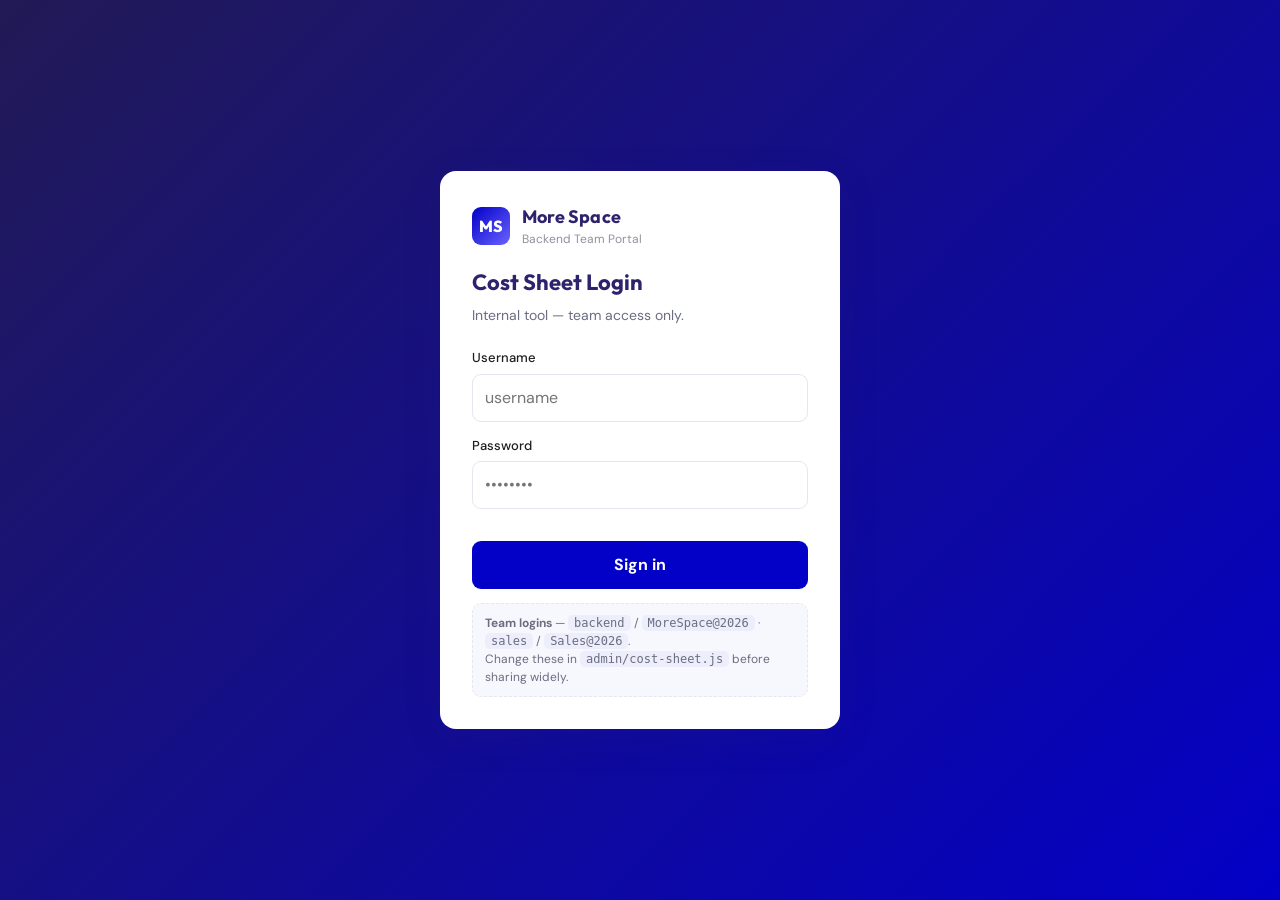
==== admin/index.html @ 8783327f "Move tool to admin/, add two logins, repoint site links - Renamed portal/ -> admin/ so the tool live" ====
<!DOCTYPE html>
<html lang="en">
<head>
  <meta charset="UTF-8" />
  <meta name="viewport" content="width=device-width, initial-scale=1.0" />
  <meta name="robots" content="noindex, nofollow" />
  <title>More Space — Cost Sheet Portal</title>
  <link rel="preconnect" href="https://fonts.googleapis.com" />
  <link rel="preconnect" href="https://fonts.gstatic.com" crossorigin />
  <link href="https://fonts.googleapis.com/css2?family=DM+Sans:wght@400;500;700&family=Outfit:wght@500;600;700;800&display=swap" rel="stylesheet" />
  <style>
    :root{
      --indigo:#2D236D; --blue:#0300C7; --charcoal:#1D1E20; --green:#009100;
      --line:#e6e7ee; --muted:#6b6d80; --bg:#f4f5fa; --card:#fff;
      --shadow:0 10px 40px rgba(45,35,109,.10);
    }
    *{box-sizing:border-box}
    body{margin:0;background:var(--bg);color:var(--charcoal);font-family:"DM Sans",system-ui,sans-serif;line-height:1.5}
    h1,h2,h3{font-family:"Outfit",sans-serif;margin:0}
    a{color:var(--blue)}
    .wrap{max-width:1240px;margin:0 auto;padding:24px}

    header.topbar{background:var(--indigo);color:#fff}
    .topbar .wrap{display:flex;align-items:center;justify-content:space-between;padding:16px 24px;gap:16px;flex-wrap:wrap}
    .brand{display:flex;align-items:center;gap:12px}
    .brand .logo{width:38px;height:38px;border-radius:9px;background:linear-gradient(135deg,var(--blue),#6a63ff);display:grid;place-items:center;font-family:"Outfit";font-weight:800;color:#fff}
    .brand h1{font-size:18px;letter-spacing:.2px}
    .brand small{display:block;font-family:"DM Sans";font-weight:400;opacity:.75;font-size:12px}
    .who{font-size:13px;opacity:.9;display:flex;align-items:center;gap:12px}
    .who button{background:rgba(255,255,255,.14);border:0;color:#fff;padding:7px 12px;border-radius:8px;cursor:pointer;font:inherit;font-size:13px}
    .who button:hover{background:rgba(255,255,255,.24)}

    .gate{position:fixed;inset:0;background:linear-gradient(135deg,#221a55,#0300C7);display:grid;place-items:center;z-index:50;padding:24px}
    .gate .card{background:#fff;border-radius:16px;box-shadow:var(--shadow);width:100%;max-width:400px;padding:32px}
    .gate h2{font-size:22px;color:var(--indigo)}
    .gate p.sub{color:var(--muted);font-size:14px;margin:6px 0 22px}
    .field{margin-bottom:14px}
    .field label{display:block;font-size:13px;font-weight:500;margin-bottom:6px}
    .field input,.field select{width:100%;padding:11px 12px;border:1px solid var(--line);border-radius:9px;font:inherit;background:#fff}
    .field input:focus,.field select:focus{outline:2px solid rgba(3,0,199,.25);border-color:var(--blue)}
    .checkline{display:flex;align-items:center;gap:8px;font-size:13px;font-weight:500;margin-bottom:6px}
    .checkline input{width:auto}
    .btn{background:var(--blue);color:#fff;border:0;border-radius:9px;padding:12px 16px;font:inherit;font-weight:700;cursor:pointer;width:100%}
    .btn:hover{filter:brightness(1.08)}
    .btn.secondary{background:#eef0fb;color:var(--indigo)}
    .btn.ghost{background:transparent;border:1px solid var(--line);color:var(--charcoal);width:auto}
    .err{color:#c0392b;font-size:13px;min-height:18px;margin-top:4px}
    .hint{font-size:12px;color:var(--muted);background:#f7f8fd;border:1px dashed var(--line);border-radius:9px;padding:10px 12px;margin-top:14px}
    .hint code{background:#eceefb;padding:1px 6px;border-radius:5px;font-size:12px}

    .app{display:none}
    .grid{display:grid;grid-template-columns:minmax(340px,.95fr) minmax(420px,1.2fr);gap:24px;align-items:start}
    @media(max-width:960px){.grid{grid-template-columns:1fr}}
    .panel{background:var(--card);border:1px solid var(--line);border-radius:14px;box-shadow:var(--shadow);padding:22px}
    .panel h2{font-size:16px;color:var(--indigo);margin-bottom:4px}
    .panel .desc{color:var(--muted);font-size:13px;margin-bottom:18px}
    .row{display:grid;grid-template-columns:1fr 1fr;gap:12px}
    .row3{display:grid;grid-template-columns:1fr 1fr 1fr;gap:12px}
    @media(max-width:520px){.row,.row3{grid-template-columns:1fr}}
    fieldset{border:0;padding:0;margin:0 0 6px}
    legend{font-family:"Outfit";font-weight:600;font-size:13px;color:var(--indigo);text-transform:uppercase;letter-spacing:.5px;margin:14px 0 8px;padding-top:12px;border-top:1px solid var(--line);width:100%}
    .actions{display:grid;grid-template-columns:repeat(2,minmax(0,1fr));gap:10px;margin-top:18px}
    .actions .btn{width:100%;display:inline-flex;align-items:center;justify-content:center;gap:6px;white-space:nowrap}
    @media(min-width:560px){.actions{grid-template-columns:repeat(4,minmax(0,1fr))}}

    /* Cost sheet preview */
    .sheet{background:#fff}
    .sheet .sheet-head{border-bottom:2px solid var(--indigo);padding-bottom:12px;margin-bottom:12px}
    .sheet .sheet-head .top{display:flex;justify-content:space-between;align-items:flex-start;gap:16px;flex-wrap:wrap}
    .sheet .sheet-head h3{color:var(--indigo);font-size:20px}
    .sheet .proj{font-family:"Outfit";font-weight:700;color:var(--charcoal);font-size:16px;text-align:right}
    .unitgrid{display:grid;grid-template-columns:repeat(4,1fr);gap:6px 14px;margin-top:12px;font-size:12.5px}
    @media(max-width:520px){.unitgrid{grid-template-columns:repeat(2,1fr)}}
    .unitgrid .u span{color:var(--muted);display:block;font-size:11px;text-transform:uppercase;letter-spacing:.3px}
    .unitgrid .u b{font-weight:600}
    table{width:100%;border-collapse:collapse;font-size:13.5px;margin-top:6px}
    table th{text-align:left;font-family:"Outfit";font-size:11px;text-transform:uppercase;letter-spacing:.4px;color:var(--muted);padding:6px 4px;border-bottom:1px solid var(--line)}
    table th.amt,table td.amt{text-align:right}
    table th.rate,table td.rate{text-align:right;white-space:nowrap}
    table td{padding:8px 4px;border-bottom:1px solid var(--line);vertical-align:top}
    table td.sno{color:var(--muted);width:26px}
    table td.amt,table td.rate{font-variant-numeric:tabular-nums;white-space:nowrap}
    tr.grand td{font-weight:700;background:#f7f8fd}
    tr.section td{font-family:"Outfit";font-weight:600;color:var(--indigo);font-size:11px;text-transform:uppercase;letter-spacing:.4px;padding-top:14px;border-bottom:0}
    tr.net td{font-family:"Outfit";font-weight:800;font-size:16px;color:var(--green);border-top:2px solid var(--indigo);border-bottom:0;padding-top:12px}
    .allin{margin-top:8px;font-size:13px;color:var(--muted);text-align:right}
    .stamp{margin-top:16px;font-size:11px;color:var(--muted);line-height:1.6;border-top:1px dashed var(--line);padding-top:12px}
    .stamp b{color:var(--charcoal)}

    /* Letterhead (logo + website) */
    .letterhead{display:flex;justify-content:space-between;align-items:flex-start;gap:16px;flex-wrap:wrap}
    .lh-brand{display:flex;flex-direction:column;gap:4px}
    .lh-logo{height:46px;width:auto;object-fit:contain}
    .lh-logo.bad{display:none}
    .lh-word{display:none;font-family:"Outfit";font-weight:700;font-size:22px;color:var(--indigo);letter-spacing:-.3px}
    .lh-word b{color:var(--blue)}
    .lh-logo.bad ~ .lh-word{display:inline-block}
    .lh-web{font-size:12px}
    .lh-web a{color:var(--blue);text-decoration:none}
    .lh-doc{text-align:right}
    .lh-doc h3{color:var(--indigo);font-size:20px}
    .lh-doc .muted{color:var(--muted);font-size:12px}
    .sheet-foot{margin-top:14px;border-top:2px solid var(--indigo);padding-top:8px;font-size:11px;color:var(--muted);display:flex;justify-content:space-between;gap:12px;flex-wrap:wrap}
    .sheet-foot b{color:var(--charcoal)}

    /* A4 print */
    @page{size:A4;margin:12mm}
    @media print{
      html,body{background:#fff}
      header.topbar,.panel.form,.actions,.no-print{display:none!important}
      .wrap{max-width:none;padding:0;margin:0}
      .grid{display:block}
      .panel{box-shadow:none;border:0;padding:0}
      .app{display:block!important}
      .sheet{font-size:10.5px;color:#000}
      .sheet .lh-doc h3{font-size:18px}
      .lh-logo{height:52px}
      table td,table th{padding:5.5px 4px}
      tr.net td{font-size:15px}
      .stamp{margin-top:10px}
      .sheet-foot{margin-top:10px}
      /* avoid breaking the schedule across pages */
      table,tr,.sheet-head,.sheet-foot{break-inside:avoid}
    }
  </style>
</head>
<body>

  <!-- ================= LOGIN GATE ================= -->
  <div class="gate" id="gate">
    <div class="card">
      <div class="brand" style="margin-bottom:18px">
        <div class="logo">MS</div>
        <div><h1 style="color:var(--indigo);font-size:18px">More Space</h1>
        <small style="color:var(--muted)">Backend Team Portal</small></div>
      </div>
      <h2>Cost Sheet Login</h2>
      <p class="sub">Internal tool — team access only.</p>
      <form id="loginForm">
        <div class="field"><label for="u">Username</label><input id="u" autocomplete="username" placeholder="username" required /></div>
        <div class="field"><label for="p">Password</label><input id="p" type="password" autocomplete="current-password" placeholder="••••••••" required /></div>
        <div class="err" id="loginErr"></div>
        <button class="btn" type="submit">Sign in</button>
      </form>
      <div class="hint">
        <b>Team logins</b> — <code>backend</code> / <code>MoreSpace@2026</code> · <code>sales</code> / <code>Sales@2026</code>.<br>
        Change these in <code>admin/cost-sheet.js</code> before sharing widely.
      </div>
    </div>
  </div>

  <!-- ================= APP ================= -->
  <header class="topbar no-print">
    <div class="wrap">
      <div class="brand">
        <div class="logo">MS</div>
        <div><h1>More Space — Cost Sheet</h1><small>Backend Team Portal</small></div>
      </div>
      <div class="who"><span id="whoLabel"></span><button id="logoutBtn" type="button">Log out</button></div>
    </div>
  </header>

  <main class="wrap app" id="app">
    <div class="grid">
      <!-- ---------- FORM ---------- -->
      <section class="panel form">
        <h2>Generate a cost sheet</h2>
        <p class="desc">Format & default rates follow the team reference sheet. Pick a project to auto-fill the basic rate — everything stays editable.</p>

        <fieldset>
          <legend>Project & customer</legend>
          <div class="field"><label for="project">Project</label><select id="project"></select></div>
          <div class="row">
            <div class="field"><label for="customer">Customer name</label><input id="customer" placeholder="e.g. Mr. Rao" /></div>
            <div class="field"><label for="coapplicant">Co-applicant</label><input id="coapplicant" placeholder="optional" /></div>
          </div>
        </fieldset>

        <fieldset>
          <legend>Unit</legend>
          <div class="row3">
            <div class="field"><label for="tower">Tower</label><input id="tower" placeholder="F" /></div>
            <div class="field"><label for="apartment">Apartment no.</label><input id="apartment" placeholder="404" /></div>
            <div class="field"><label for="floor">Floor</label><input id="floor" inputmode="decimal" value="40" /></div>
          </div>
          <div class="row">
            <div class="field"><label for="facing">Facing</label>
              <select id="facing"><option>West</option><option>East</option><option>North</option><option>South</option><option>North-East</option><option>North-West</option><option>South-East</option><option>South-West</option></select>
            </div>
            <div class="field"><label for="sba">Saleable area (sq ft)</label><input id="sba" inputmode="decimal" value="2320" /></div>
          </div>
          <label class="checkline"><input type="checkbox" id="cornerFlat" checked /> Corner flat</label>
          <label class="checkline"><input type="checkbox" id="viewPremium" /> View premium</label>
        </fieldset>

        <fieldset>
          <legend>Price & charges (₹/sq ft)</legend>
          <div class="row">
            <div class="field"><label for="basicRate">Basic price /sq ft</label><input id="basicRate" inputmode="decimal" value="6800" /></div>
            <div class="field"><label for="floorRiseRate">Floor rise /sq ft/floor</label><input id="floorRiseRate" inputmode="decimal" value="20" /></div>
          </div>
          <div class="row3">
            <div class="field"><label for="floorRiseFrom">Floor rise from floor</label><input id="floorRiseFrom" inputmode="decimal" value="6" /></div>
            <div class="field"><label for="eastRate">East facing /sq ft</label><input id="eastRate" inputmode="decimal" value="50" /></div>
            <div class="field"><label for="cornerRate">Corner /sq ft</label><input id="cornerRate" inputmode="decimal" value="50" /></div>
          </div>
          <div class="field"><label for="viewRate">View premium /sq ft</label><input id="viewRate" inputmode="decimal" value="50" /></div>
        </fieldset>

        <fieldset>
          <legend>Parking, amenities & legal</legend>
          <div class="row">
            <div class="field"><label for="extraParking">Extra car parks (1 free)</label><input id="extraParking" inputmode="decimal" value="1" /></div>
            <div class="field"><label for="parkingRate">Rate / extra park</label><input id="parkingRate" inputmode="decimal" value="300000" /></div>
          </div>
          <label class="checkline"><input type="checkbox" id="amenitiesOn" /> Charge amenities</label>
          <div class="row">
            <div class="field"><label for="amenitiesRate">Amenities /sq ft</label><input id="amenitiesRate" inputmode="decimal" value="350" /></div>
            <div class="field"><label for="legalDoc">Legal & Documentation</label><input id="legalDoc" inputmode="decimal" value="30000" /></div>
          </div>
          <label class="checkline"><input type="checkbox" id="clubhouseOn" /> Charge clubhouse</label>
          <div class="field"><label for="clubhouse">Club house amenities</label><input id="clubhouse" inputmode="decimal" value="300000" /></div>
        </fieldset>

        <fieldset>
          <legend>Possession-time charges</legend>
          <div class="row">
            <div class="field"><label for="wegiRate">W.E.G.I /sq ft</label><input id="wegiRate" inputmode="decimal" value="150" /></div>
            <div class="field"><label for="corpusRate">Corpus fund /sq ft</label><input id="corpusRate" inputmode="decimal" value="50" /></div>
          </div>
          <div class="row3">
            <div class="field"><label for="maintMonths">Maintenance months</label><input id="maintMonths" inputmode="decimal" value="24" /></div>
            <div class="field"><label for="maintPerMonth">Maint /sq ft/month</label><input id="maintPerMonth" inputmode="decimal" value="4" /></div>
            <div class="field"><label for="amcGstPct">GST on AMC %</label><input id="amcGstPct" inputmode="decimal" value="18" /></div>
          </div>
        </fieldset>

        <div class="actions">
          <button class="btn" id="genBtn" type="button">Generate</button>
          <button class="btn secondary" id="printBtn" type="button">Print / PDF</button>
          <button class="btn ghost" id="csvBtn" type="button">Export CSV</button>
          <button class="btn ghost" id="resetBtn" type="button">Reset</button>
        </div>
      </section>

      <!-- ---------- PREVIEW ---------- -->
      <section class="panel">
        <div class="sheet" id="sheet"></div>
      </section>
    </div>
  </main>

  <script src="cost-sheet.js"></script>
  <script>
    const $ = id => document.getElementById(id);
    const SS_KEY = "ms_portal_session";

    function showApp(session){
      $("gate").style.display = "none";
      $("app").style.display = "block";
      $("whoLabel").textContent = session.name + " · " + session.role;
      initApp();
    }
    (function restore(){
      try{ const s = JSON.parse(sessionStorage.getItem(SS_KEY)||"null"); if(s&&s.user) showApp(s); }catch(e){}
    })();

    $("loginForm").addEventListener("submit", async e => {
      e.preventDefault(); $("loginErr").textContent = "";
      const session = await verifyLogin($("u").value, $("p").value);
      if(!session){ $("loginErr").textContent = "Invalid username or password."; return; }
      try{ sessionStorage.setItem(SS_KEY, JSON.stringify(session)); }catch(e){}
      showApp(session);
    });
    $("logoutBtn").addEventListener("click", () => { try{ sessionStorage.removeItem(SS_KEY); }catch(e){} location.reload(); });

    let appReady = false;
    function readInputs(){
      const ids = ["customer","coapplicant","tower","apartment","floor","facing","sba",
        "basicRate","floorRiseRate","floorRiseFrom","eastRate","cornerRate","viewRate",
        "extraParking","parkingRate","amenitiesRate","legalDoc","clubhouse",
        "wegiRate","corpusRate","maintMonths","maintPerMonth","amcGstPct"];
      const o = {}; ids.forEach(k => o[k] = $(k).value);
      ["cornerFlat","viewPremium","amenitiesOn","clubhouseOn"].forEach(k => o[k] = $(k).checked);
      return o;
    }
    function currentProject(){ return CATALOGUE[$("project").selectedIndex] || CATALOGUE[0]; }
    function escapeHtml(s){return String(s).replace(/[&<>"]/g,c=>({"&":"&amp;","<":"&lt;",">":"&gt;",'"':"&quot;"}[c]));}

    function render(){
      const i = readInputs(); const p = currentProject(); const cs = computeCostSheet(i);
      const today = new Date().toLocaleDateString("en-IN",{day:"2-digit",month:"short",year:"numeric"});
      const rate = r => r === null ? "" : inr(r);
      const mainHtml = cs.mainRows.map(r =>
        `<tr><td class="sno">${r.sno}</td><td>${escapeHtml(r.label)}</td><td class="rate">${rate(r.rate)}</td><td class="amt">${inr(r.amount)}</td></tr>`).join("");
      const possHtml = cs.possessionRows.map(r =>
        `<tr><td class="sno"></td><td>${escapeHtml(r.label)}</td><td class="rate">${rate(r.rate)}</td><td class="amt">${inr(r.amount)}</td></tr>`).join("");
      const u = (label,val) => `<div class="u"><span>${label}</span><b>${val||"—"}</b></div>`;
      $("sheet").innerHTML = `
        <div class="sheet-head">
          <div class="letterhead">
            <div class="lh-brand">
              <img class="lh-logo" src="${BRAND.logo}" alt="${escapeHtml(BRAND.name)} logo" onerror="this.classList.add('bad')">
              <span class="lh-word">more<b>space</b></span>
              <span class="lh-web"><a href="${BRAND.websiteUrl}" target="_blank" rel="noopener">${escapeHtml(BRAND.website)}</a></span>
            </div>
            <div class="lh-doc">
              <h3>Cost Sheet</h3>
              <div class="muted">${today}</div>
              <div class="muted"><b style="color:var(--charcoal)">${escapeHtml(p.name)}</b> · ${escapeHtml(p.loc)}${p.rera&&p.rera!=="—"?" · RERA "+p.rera:""}</div>
            </div>
          </div>
          <div class="unitgrid">
            ${u("Customer", escapeHtml(i.customer))}
            ${u("Co-applicant", escapeHtml(i.coapplicant))}
            ${u("Tower", escapeHtml(i.tower))}
            ${u("Apartment", escapeHtml(i.apartment))}
            ${u("Facing", escapeHtml(i.facing))}
            ${u("Floor", fmt(num(i.floor)))}
            ${u("Corner flat", i.cornerFlat?"Yes":"No")}
            ${u("View premium", i.viewPremium?"Yes":"No")}
            ${u("Saleable area", fmt(cs.sba)+" sq ft")}
          </div>
        </div>
        <table>
          <thead><tr><th class="sno">#</th><th>Particulars</th><th class="rate">Rate (₹)</th><th class="amt">Amount (₹)</th></tr></thead>
          <tbody>
            ${mainHtml}
            <tr class="grand"><td></td><td>Total Sale Consideration of Unit</td><td class="rate"></td><td class="amt">${inr(cs.totalSale)}</td></tr>
            <tr class="section"><td></td><td colspan="3">Payable at possession</td></tr>
            ${possHtml}
            <tr class="net"><td></td><td>Net Total Costing</td><td class="rate"></td><td class="amt">${inr(cs.netTotal)}</td></tr>
          </tbody>
        </table>
        <div class="allin">≈ ${crores(cs.netTotal)} &nbsp;·&nbsp; all-in ₹${fmt(cs.allInRate)}/sq ft</div>
        <div class="stamp">
          <b>Only Corpus & Maintenance are payable at the time of possession.</b><br>
          Registration & GST as per prevailing government value (charged separately, not included above).
          Indicative estimate for internal use — subject to developer confirmation and applicable taxes. Not a price quotation or offer.
        </div>
        <div class="sheet-foot">
          <span><b>${escapeHtml(BRAND.name)}</b> · ${escapeHtml(BRAND.address)}</span>
          <span><a href="${BRAND.websiteUrl}" target="_blank" rel="noopener">${escapeHtml(BRAND.website)}</a> · ${escapeHtml(BRAND.phone)} · ${escapeHtml(BRAND.email)}</span>
        </div>`;
    }

    function initApp(){
      if(appReady) return; appReady = true;
      const sel = $("project");
      sel.innerHTML = CATALOGUE.map(p => `<option>${p.name} — ${p.loc}</option>`).join("");
      // default to MoonGlade (matches the reference sample)
      const mg = CATALOGUE.findIndex(p => /moonglade/i.test(p.name)); if(mg>=0) sel.selectedIndex = mg;
      sel.addEventListener("change", () => { const p = currentProject(); if(p.rate) $("basicRate").value = p.rate; render(); });
      document.querySelectorAll("#app input, #app select").forEach(el => el.addEventListener("input", render));
      $("genBtn").addEventListener("click", render);
      $("printBtn").addEventListener("click", () => window.print());
      $("resetBtn").addEventListener("click", () => location.reload());
      $("csvBtn").addEventListener("click", exportCsv);
      if(currentProject().rate) $("basicRate").value = currentProject().rate;
      render();
    }

    function exportCsv(){
      const i = readInputs(); const p = currentProject(); const cs = computeCostSheet(i);
      const rateCell = r => r === null ? "" : Math.round(r);
      const lines = [["More Space — Cost Sheet"],["Project",p.name],["Location",p.loc],
        ["Customer",i.customer||""],["Co-applicant",i.coapplicant||""],["Tower",i.tower||""],["Apartment",i.apartment||""],
        ["Facing",i.facing||""],["Floor",num(i.floor)],["Corner flat",i.cornerFlat?"Yes":"No"],["View premium",i.viewPremium?"Yes":"No"],
        ["Saleable area (sq ft)",cs.sba],[""],
        ["S.No","Particulars","Rate (INR)","Amount (INR)"]];
      cs.mainRows.forEach(r => lines.push([r.sno, r.label, rateCell(r.rate), Math.round(r.amount)]));
      lines.push(["","Total Sale Consideration of Unit","",Math.round(cs.totalSale)]);
      lines.push([""],["Payable at possession"]);
      cs.possessionRows.forEach(r => lines.push(["", r.label, rateCell(r.rate), Math.round(r.amount)]));
      lines.push(["","Net Total Costing","",Math.round(cs.netTotal)]);
      lines.push(["","All-in rate (/sq ft)","",Math.round(cs.allInRate)]);
      const csv = lines.map(r => r.map(c => `"${String(c).replace(/"/g,'""')}"`).join(",")).join("\n");
      const blob = new Blob([csv],{type:"text/csv"});
      const a = document.createElement("a");
      a.href = URL.createObjectURL(blob);
      a.download = `cost-sheet_${p.name.replace(/\s+/g,"-").toLowerCase()}.csv`;
      document.body.appendChild(a); a.click(); a.remove();
    }
  </script>
</body>
</html>
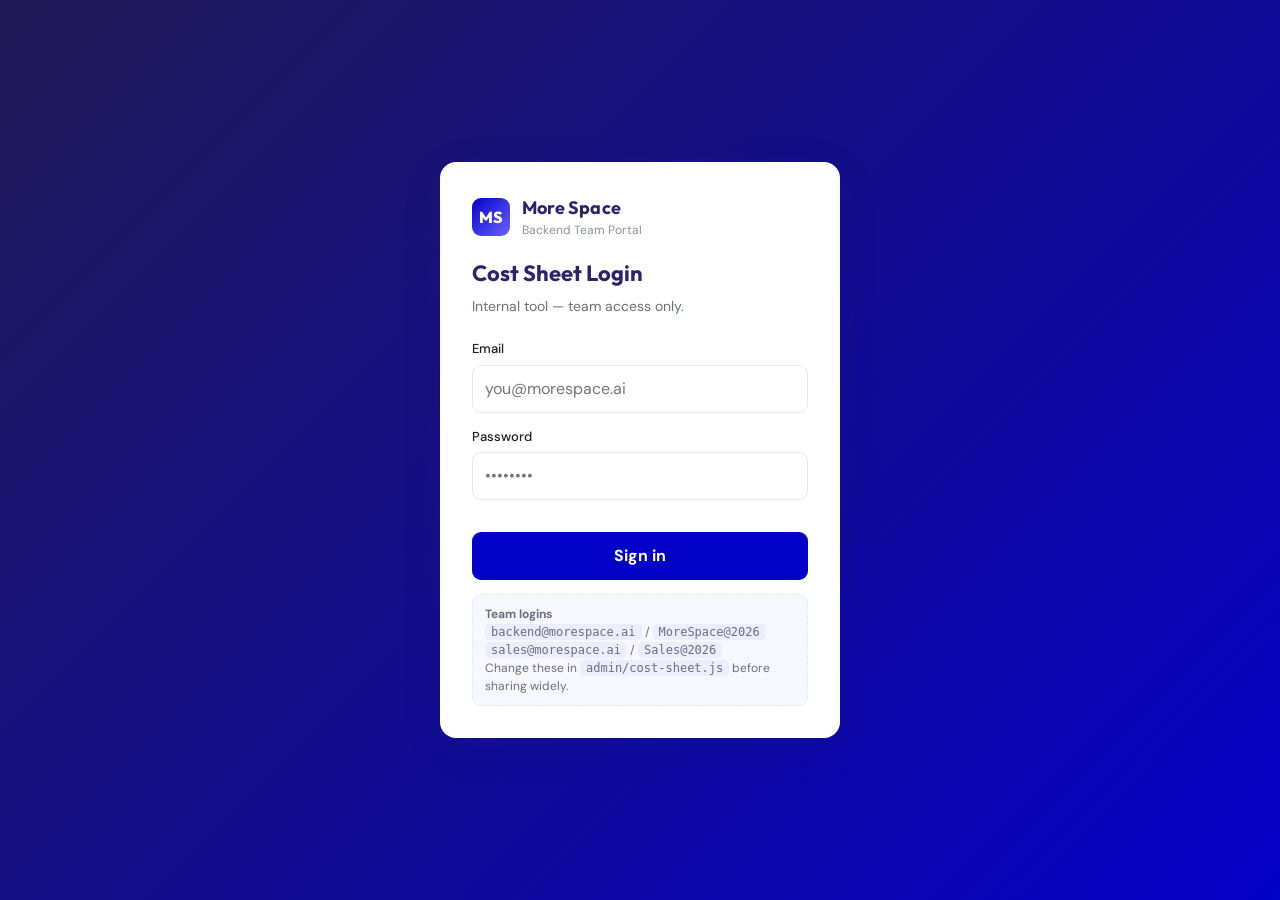
==== commit cbb09b47: "Switch admin login to email + password - Login field is now Email (type=email); accounts keyed by em" ====
--- a/admin/index.html
+++ b/admin/index.html
@@ -137,13 +137,15 @@
       <h2>Cost Sheet Login</h2>
       <p class="sub">Internal tool — team access only.</p>
       <form id="loginForm">
-        <div class="field"><label for="u">Username</label><input id="u" autocomplete="username" placeholder="username" required /></div>
+        <div class="field"><label for="u">Email</label><input id="u" type="email" autocomplete="username" placeholder="you@morespace.ai" required /></div>
         <div class="field"><label for="p">Password</label><input id="p" type="password" autocomplete="current-password" placeholder="••••••••" required /></div>
         <div class="err" id="loginErr"></div>
         <button class="btn" type="submit">Sign in</button>
       </form>
       <div class="hint">
-        <b>Team logins</b> — <code>backend</code> / <code>MoreSpace@2026</code> · <code>sales</code> / <code>Sales@2026</code>.<br>
+        <b>Team logins</b><br>
+        <code>backend@morespace.ai</code> / <code>MoreSpace@2026</code><br>
+        <code>sales@morespace.ai</code> / <code>Sales@2026</code><br>
         Change these in <code>admin/cost-sheet.js</code> before sharing widely.
       </div>
     </div>
@@ -268,7 +270,7 @@
     $("loginForm").addEventListener("submit", async e => {
       e.preventDefault(); $("loginErr").textContent = "";
       const session = await verifyLogin($("u").value, $("p").value);
-      if(!session){ $("loginErr").textContent = "Invalid username or password."; return; }
+      if(!session){ $("loginErr").textContent = "Invalid email or password."; return; }
       try{ sessionStorage.setItem(SS_KEY, JSON.stringify(session)); }catch(e){}
       showApp(session);
     });
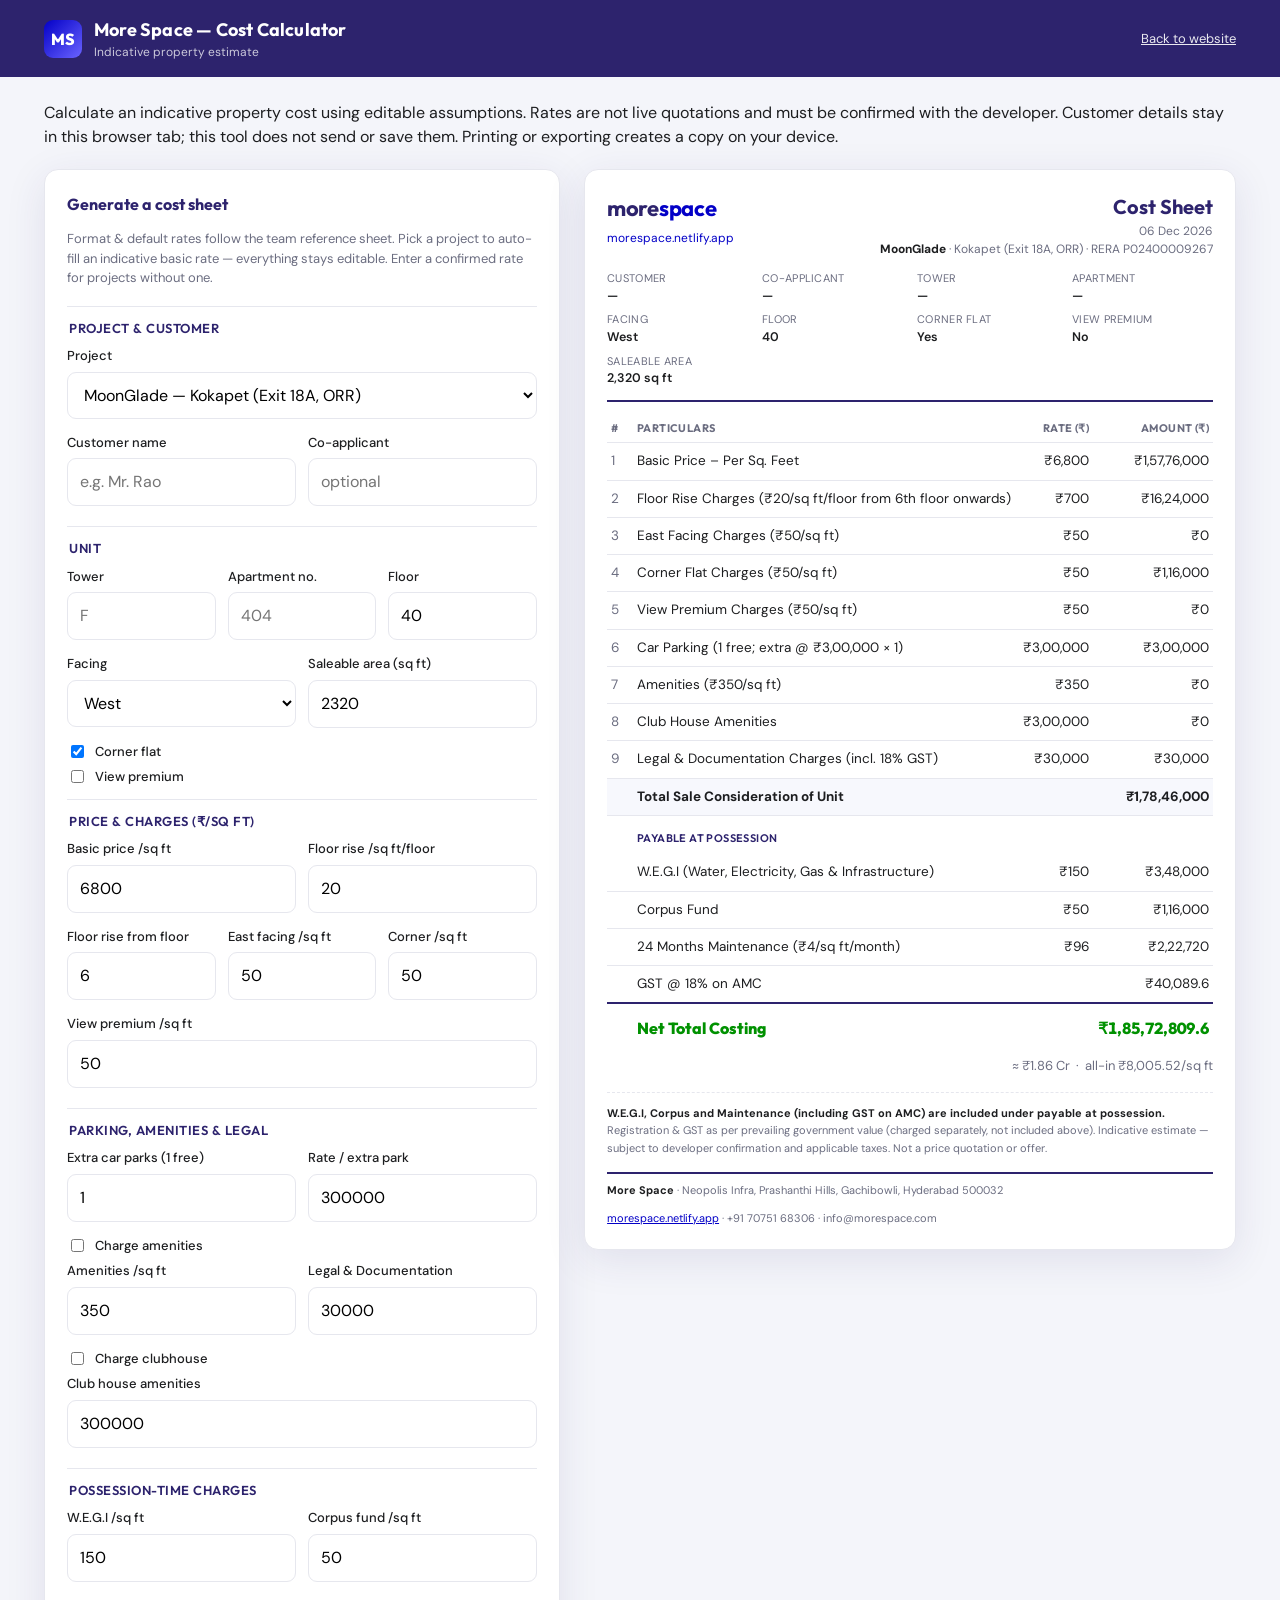
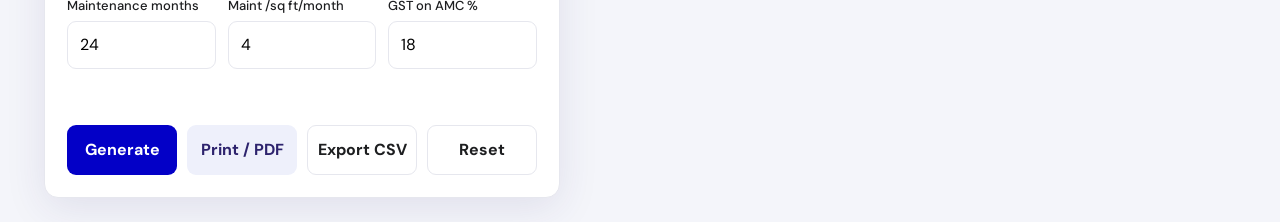
==== commit 419a2a65: "Restore the public cost calculator and secure CSV exports" ====
--- a/admin/index.html
+++ b/admin/index.html
@@ -4,7 +4,7 @@
   <meta charset="UTF-8" />
   <meta name="viewport" content="width=device-width, initial-scale=1.0" />
   <meta name="robots" content="noindex, nofollow" />
-  <title>More Space — Cost Sheet Portal</title>
+  <title>More Space — Property Cost Calculator</title>
   <link rel="preconnect" href="https://fonts.googleapis.com" />
   <link rel="preconnect" href="https://fonts.gstatic.com" crossorigin />
   <link href="https://fonts.googleapis.com/css2?family=DM+Sans:wght@400;500;700&family=Outfit:wght@500;600;700;800&display=swap" rel="stylesheet" />
@@ -27,13 +27,7 @@
     .brand h1{font-size:18px;letter-spacing:.2px}
     .brand small{display:block;font-family:"DM Sans";font-weight:400;opacity:.75;font-size:12px}
     .who{font-size:13px;opacity:.9;display:flex;align-items:center;gap:12px}
-    .who button{background:rgba(255,255,255,.14);border:0;color:#fff;padding:7px 12px;border-radius:8px;cursor:pointer;font:inherit;font-size:13px}
-    .who button:hover{background:rgba(255,255,255,.24)}
-
-    .gate{position:fixed;inset:0;background:linear-gradient(135deg,#221a55,#0300C7);display:grid;place-items:center;z-index:50;padding:24px}
-    .gate .card{background:#fff;border-radius:16px;box-shadow:var(--shadow);width:100%;max-width:400px;padding:32px}
-    .gate h2{font-size:22px;color:var(--indigo)}
-    .gate p.sub{color:var(--muted);font-size:14px;margin:6px 0 22px}
+
     .field{margin-bottom:14px}
     .field label{display:block;font-size:13px;font-weight:500;margin-bottom:6px}
     .field input,.field select{width:100%;padding:11px 12px;border:1px solid var(--line);border-radius:9px;font:inherit;background:#fff}
@@ -42,13 +36,12 @@
     .checkline input{width:auto}
     .btn{background:var(--blue);color:#fff;border:0;border-radius:9px;padding:12px 16px;font:inherit;font-weight:700;cursor:pointer;width:100%}
     .btn:hover{filter:brightness(1.08)}
+    .btn:disabled{opacity:.5;cursor:not-allowed;filter:none}
     .btn.secondary{background:#eef0fb;color:var(--indigo)}
     .btn.ghost{background:transparent;border:1px solid var(--line);color:var(--charcoal);width:auto}
     .err{color:#c0392b;font-size:13px;min-height:18px;margin-top:4px}
-    .hint{font-size:12px;color:var(--muted);background:#f7f8fd;border:1px dashed var(--line);border-radius:9px;padding:10px 12px;margin-top:14px}
-    .hint code{background:#eceefb;padding:1px 6px;border-radius:5px;font-size:12px}
-
-    .app{display:none}
+
+    .app{display:block}
     .grid{display:grid;grid-template-columns:minmax(340px,.95fr) minmax(420px,1.2fr);gap:24px;align-items:start}
     @media(max-width:960px){.grid{grid-template-columns:1fr}}
     .panel{background:var(--card);border:1px solid var(--line);border-radius:14px;box-shadow:var(--shadow);padding:22px}
@@ -72,7 +65,7 @@
     .unitgrid{display:grid;grid-template-columns:repeat(4,1fr);gap:6px 14px;margin-top:12px;font-size:12.5px}
     @media(max-width:520px){.unitgrid{grid-template-columns:repeat(2,1fr)}}
     .unitgrid .u span{color:var(--muted);display:block;font-size:11px;text-transform:uppercase;letter-spacing:.3px}
-    .unitgrid .u b{font-weight:600}
+    .unitgrid .u b{font-weight:600;overflow-wrap:anywhere}
     table{width:100%;border-collapse:collapse;font-size:13.5px;margin-top:6px}
     table th{text-align:left;font-family:"Outfit";font-size:11px;text-transform:uppercase;letter-spacing:.4px;color:var(--muted);padding:6px 4px;border-bottom:1px solid var(--line)}
     table th.amt,table td.amt{text-align:right}
@@ -90,11 +83,8 @@
     /* Letterhead (logo + website) */
     .letterhead{display:flex;justify-content:space-between;align-items:flex-start;gap:16px;flex-wrap:wrap}
     .lh-brand{display:flex;flex-direction:column;gap:4px}
-    .lh-logo{height:46px;width:auto;object-fit:contain}
-    .lh-logo.bad{display:none}
-    .lh-word{display:none;font-family:"Outfit";font-weight:700;font-size:22px;color:var(--indigo);letter-spacing:-.3px}
+    .lh-word{display:inline-block;font-family:"Outfit";font-weight:700;font-size:22px;color:var(--indigo);letter-spacing:-.3px}
     .lh-word b{color:var(--blue)}
-    .lh-logo.bad ~ .lh-word{display:inline-block}
     .lh-web{font-size:12px}
     .lh-web a{color:var(--blue);text-decoration:none}
     .lh-doc{text-align:right}
@@ -114,7 +104,6 @@
       .app{display:block!important}
       .sheet{font-size:10.5px;color:#000}
       .sheet .lh-doc h3{font-size:18px}
-      .lh-logo{height:52px}
       table td,table th{padding:5.5px 4px}
       tr.net td{font-size:15px}
       .stamp{margin-top:10px}
@@ -126,48 +115,24 @@
 </head>
 <body>
 
-  <!-- ================= LOGIN GATE ================= -->
-  <div class="gate" id="gate">
-    <div class="card">
-      <div class="brand" style="margin-bottom:18px">
-        <div class="logo">MS</div>
-        <div><h1 style="color:var(--indigo);font-size:18px">More Space</h1>
-        <small style="color:var(--muted)">Backend Team Portal</small></div>
-      </div>
-      <h2>Cost Sheet Login</h2>
-      <p class="sub">Internal tool — team access only.</p>
-      <form id="loginForm">
-        <div class="field"><label for="u">Email</label><input id="u" type="email" autocomplete="username" placeholder="you@morespace.ai" required /></div>
-        <div class="field"><label for="p">Password</label><input id="p" type="password" autocomplete="current-password" placeholder="••••••••" required /></div>
-        <div class="err" id="loginErr"></div>
-        <button class="btn" type="submit">Sign in</button>
-      </form>
-      <div class="hint">
-        <b>Team logins</b><br>
-        <code>backend@morespace.ai</code> / <code>MoreSpace@2026</code><br>
-        <code>sales@morespace.ai</code> / <code>Sales@2026</code><br>
-        Change these in <code>admin/cost-sheet.js</code> before sharing widely.
-      </div>
-    </div>
-  </div>
-
   <!-- ================= APP ================= -->
   <header class="topbar no-print">
     <div class="wrap">
       <div class="brand">
         <div class="logo">MS</div>
-        <div><h1>More Space — Cost Sheet</h1><small>Backend Team Portal</small></div>
+        <div><h1>More Space — Cost Calculator</h1><small>Indicative property estimate</small></div>
       </div>
-      <div class="who"><span id="whoLabel"></span><button id="logoutBtn" type="button">Log out</button></div>
+      <div class="who"><a href="../index.html" style="color:#fff">Back to website</a></div>
     </div>
   </header>
 
   <main class="wrap app" id="app">
+    <p class="notice no-print" style="margin:0 0 20px">Calculate an indicative property cost using editable assumptions. Rates are not live quotations and must be confirmed with the developer. Customer details stay in this browser tab; this tool does not send or save them. Printing or exporting creates a copy on your device.</p>
     <div class="grid">
       <!-- ---------- FORM ---------- -->
       <section class="panel form">
         <h2>Generate a cost sheet</h2>
-        <p class="desc">Format & default rates follow the team reference sheet. Pick a project to auto-fill the basic rate — everything stays editable.</p>
+        <p class="desc">Format & default rates follow the team reference sheet. Pick a project to auto-fill an indicative basic rate — everything stays editable. Enter a confirmed rate for projects without one.</p>
 
         <fieldset>
           <legend>Project & customer</legend>
@@ -183,13 +148,13 @@
           <div class="row3">
             <div class="field"><label for="tower">Tower</label><input id="tower" placeholder="F" /></div>
             <div class="field"><label for="apartment">Apartment no.</label><input id="apartment" placeholder="404" /></div>
-            <div class="field"><label for="floor">Floor</label><input id="floor" inputmode="decimal" value="40" /></div>
+            <div class="field"><label for="floor">Floor</label><input id="floor" type="number" min="0" step="1" required value="40" /></div>
           </div>
           <div class="row">
             <div class="field"><label for="facing">Facing</label>
               <select id="facing"><option>West</option><option>East</option><option>North</option><option>South</option><option>North-East</option><option>North-West</option><option>South-East</option><option>South-West</option></select>
             </div>
-            <div class="field"><label for="sba">Saleable area (sq ft)</label><input id="sba" inputmode="decimal" value="2320" /></div>
+            <div class="field"><label for="sba">Saleable area (sq ft)</label><input id="sba" type="number" min="0.01" step="any" required value="2320" /></div>
           </div>
           <label class="checkline"><input type="checkbox" id="cornerFlat" checked /> Corner flat</label>
           <label class="checkline"><input type="checkbox" id="viewPremium" /> View premium</label>
@@ -198,45 +163,46 @@
         <fieldset>
           <legend>Price & charges (₹/sq ft)</legend>
           <div class="row">
-            <div class="field"><label for="basicRate">Basic price /sq ft</label><input id="basicRate" inputmode="decimal" value="6800" /></div>
-            <div class="field"><label for="floorRiseRate">Floor rise /sq ft/floor</label><input id="floorRiseRate" inputmode="decimal" value="20" /></div>
+            <div class="field"><label for="basicRate">Basic price /sq ft</label><input id="basicRate" type="number" min="0.01" step="any" required value="6800" /></div>
+            <div class="field"><label for="floorRiseRate">Floor rise /sq ft/floor</label><input id="floorRiseRate" type="number" min="0" step="any" required value="20" /></div>
           </div>
           <div class="row3">
-            <div class="field"><label for="floorRiseFrom">Floor rise from floor</label><input id="floorRiseFrom" inputmode="decimal" value="6" /></div>
-            <div class="field"><label for="eastRate">East facing /sq ft</label><input id="eastRate" inputmode="decimal" value="50" /></div>
-            <div class="field"><label for="cornerRate">Corner /sq ft</label><input id="cornerRate" inputmode="decimal" value="50" /></div>
-          </div>
-          <div class="field"><label for="viewRate">View premium /sq ft</label><input id="viewRate" inputmode="decimal" value="50" /></div>
+            <div class="field"><label for="floorRiseFrom">Floor rise from floor</label><input id="floorRiseFrom" type="number" min="1" step="1" required value="6" /></div>
+            <div class="field"><label for="eastRate">East facing /sq ft</label><input id="eastRate" type="number" min="0" step="any" required value="50" /></div>
+            <div class="field"><label for="cornerRate">Corner /sq ft</label><input id="cornerRate" type="number" min="0" step="any" required value="50" /></div>
+          </div>
+          <div class="field"><label for="viewRate">View premium /sq ft</label><input id="viewRate" type="number" min="0" step="any" required value="50" /></div>
         </fieldset>
 
         <fieldset>
           <legend>Parking, amenities & legal</legend>
           <div class="row">
-            <div class="field"><label for="extraParking">Extra car parks (1 free)</label><input id="extraParking" inputmode="decimal" value="1" /></div>
-            <div class="field"><label for="parkingRate">Rate / extra park</label><input id="parkingRate" inputmode="decimal" value="300000" /></div>
+            <div class="field"><label for="extraParking">Extra car parks (1 free)</label><input id="extraParking" type="number" min="0" step="1" required value="1" /></div>
+            <div class="field"><label for="parkingRate">Rate / extra park</label><input id="parkingRate" type="number" min="0" step="any" required value="300000" /></div>
           </div>
           <label class="checkline"><input type="checkbox" id="amenitiesOn" /> Charge amenities</label>
           <div class="row">
-            <div class="field"><label for="amenitiesRate">Amenities /sq ft</label><input id="amenitiesRate" inputmode="decimal" value="350" /></div>
-            <div class="field"><label for="legalDoc">Legal & Documentation</label><input id="legalDoc" inputmode="decimal" value="30000" /></div>
+            <div class="field"><label for="amenitiesRate">Amenities /sq ft</label><input id="amenitiesRate" type="number" min="0" step="any" required value="350" /></div>
+            <div class="field"><label for="legalDoc">Legal & Documentation</label><input id="legalDoc" type="number" min="0" step="any" required value="30000" /></div>
           </div>
           <label class="checkline"><input type="checkbox" id="clubhouseOn" /> Charge clubhouse</label>
-          <div class="field"><label for="clubhouse">Club house amenities</label><input id="clubhouse" inputmode="decimal" value="300000" /></div>
+          <div class="field"><label for="clubhouse">Club house amenities</label><input id="clubhouse" type="number" min="0" step="any" required value="300000" /></div>
         </fieldset>
 
         <fieldset>
           <legend>Possession-time charges</legend>
           <div class="row">
-            <div class="field"><label for="wegiRate">W.E.G.I /sq ft</label><input id="wegiRate" inputmode="decimal" value="150" /></div>
-            <div class="field"><label for="corpusRate">Corpus fund /sq ft</label><input id="corpusRate" inputmode="decimal" value="50" /></div>
+            <div class="field"><label for="wegiRate">W.E.G.I /sq ft</label><input id="wegiRate" type="number" min="0" step="any" required value="150" /></div>
+            <div class="field"><label for="corpusRate">Corpus fund /sq ft</label><input id="corpusRate" type="number" min="0" step="any" required value="50" /></div>
           </div>
           <div class="row3">
-            <div class="field"><label for="maintMonths">Maintenance months</label><input id="maintMonths" inputmode="decimal" value="24" /></div>
-            <div class="field"><label for="maintPerMonth">Maint /sq ft/month</label><input id="maintPerMonth" inputmode="decimal" value="4" /></div>
-            <div class="field"><label for="amcGstPct">GST on AMC %</label><input id="amcGstPct" inputmode="decimal" value="18" /></div>
-          </div>
-        </fieldset>
-
+            <div class="field"><label for="maintMonths">Maintenance months</label><input id="maintMonths" type="number" min="0" step="1" required value="24" /></div>
+            <div class="field"><label for="maintPerMonth">Maint /sq ft/month</label><input id="maintPerMonth" type="number" min="0" step="any" required value="4" /></div>
+            <div class="field"><label for="amcGstPct">GST on AMC %</label><input id="amcGstPct" type="number" min="0" step="any" max="100" required value="18" /></div>
+          </div>
+        </fieldset>
+
+        <p class="err" id="inputErr" role="alert" aria-live="polite"></p>
         <div class="actions">
           <button class="btn" id="genBtn" type="button">Generate</button>
           <button class="btn secondary" id="printBtn" type="button">Print / PDF</button>
@@ -255,27 +221,6 @@
   <script src="cost-sheet.js"></script>
   <script>
     const $ = id => document.getElementById(id);
-    const SS_KEY = "ms_portal_session";
-
-    function showApp(session){
-      $("gate").style.display = "none";
-      $("app").style.display = "block";
-      $("whoLabel").textContent = session.name + " · " + session.role;
-      initApp();
-    }
-    (function restore(){
-      try{ const s = JSON.parse(sessionStorage.getItem(SS_KEY)||"null"); if(s&&s.user) showApp(s); }catch(e){}
-    })();
-
-    $("loginForm").addEventListener("submit", async e => {
-      e.preventDefault(); $("loginErr").textContent = "";
-      const session = await verifyLogin($("u").value, $("p").value);
-      if(!session){ $("loginErr").textContent = "Invalid email or password."; return; }
-      try{ sessionStorage.setItem(SS_KEY, JSON.stringify(session)); }catch(e){}
-      showApp(session);
-    });
-    $("logoutBtn").addEventListener("click", () => { try{ sessionStorage.removeItem(SS_KEY); }catch(e){} location.reload(); });
-
     let appReady = false;
     function readInputs(){
       const ids = ["customer","coapplicant","tower","apartment","floor","facing","sba",
@@ -289,8 +234,22 @@
     function currentProject(){ return CATALOGUE[$("project").selectedIndex] || CATALOGUE[0]; }
     function escapeHtml(s){return String(s).replace(/[&<>"]/g,c=>({"&":"&amp;","<":"&lt;",">":"&gt;",'"':"&quot;"}[c]));}
 
-    function render(){
+    function validateInputs(report = false){
+      const invalid = Array.from(document.querySelectorAll('#app input[type="number"]')).find(el => !el.checkValidity() || !Number.isFinite(Number(el.value)));
+      $("inputErr").textContent = invalid ? "Enter a valid value for " + document.querySelector(`label[for="${invalid.id}"]`).textContent + "." : "";
+      $("printBtn").disabled = $("csvBtn").disabled = !!invalid;
+      if(invalid && report) invalid.reportValidity();
+      return !invalid;
+    }
+    function render(report = false){
+      if(!validateInputs(report)){ $("sheet").textContent = "Enter valid amounts to see the estimate."; return false; }
       const i = readInputs(); const p = currentProject(); const cs = computeCostSheet(i);
+      if(![cs.totalSale, cs.netTotal, cs.allInRate, ...cs.mainRows.map(r => r.amount), ...cs.possessionRows.map(r => r.amount)].every(Number.isFinite)){
+        $("inputErr").textContent = "These amounts are too large to calculate. Enter smaller values.";
+        $("printBtn").disabled = $("csvBtn").disabled = true;
+        $("sheet").textContent = "Enter valid amounts to see the estimate.";
+        return false;
+      }
       const today = new Date().toLocaleDateString("en-IN",{day:"2-digit",month:"short",year:"numeric"});
       const rate = r => r === null ? "" : inr(r);
       const mainHtml = cs.mainRows.map(r =>
@@ -302,7 +261,6 @@
         <div class="sheet-head">
           <div class="letterhead">
             <div class="lh-brand">
-              <img class="lh-logo" src="${BRAND.logo}" alt="${escapeHtml(BRAND.name)} logo" onerror="this.classList.add('bad')">
               <span class="lh-word">more<b>space</b></span>
               <span class="lh-web"><a href="${BRAND.websiteUrl}" target="_blank" rel="noopener">${escapeHtml(BRAND.website)}</a></span>
             </div>
@@ -336,14 +294,15 @@
         </table>
         <div class="allin">≈ ${crores(cs.netTotal)} &nbsp;·&nbsp; all-in ₹${fmt(cs.allInRate)}/sq ft</div>
         <div class="stamp">
-          <b>Only Corpus & Maintenance are payable at the time of possession.</b><br>
+          <b>W.E.G.I, Corpus and Maintenance (including GST on AMC) are included under payable at possession.</b><br>
           Registration & GST as per prevailing government value (charged separately, not included above).
-          Indicative estimate for internal use — subject to developer confirmation and applicable taxes. Not a price quotation or offer.
+          Indicative estimate — subject to developer confirmation and applicable taxes. Not a price quotation or offer.
         </div>
         <div class="sheet-foot">
           <span><b>${escapeHtml(BRAND.name)}</b> · ${escapeHtml(BRAND.address)}</span>
           <span><a href="${BRAND.websiteUrl}" target="_blank" rel="noopener">${escapeHtml(BRAND.website)}</a> · ${escapeHtml(BRAND.phone)} · ${escapeHtml(BRAND.email)}</span>
         </div>`;
+      return true;
     }
 
     function initApp(){
@@ -352,10 +311,10 @@
       sel.innerHTML = CATALOGUE.map(p => `<option>${p.name} — ${p.loc}</option>`).join("");
       // default to MoonGlade (matches the reference sample)
       const mg = CATALOGUE.findIndex(p => /moonglade/i.test(p.name)); if(mg>=0) sel.selectedIndex = mg;
-      sel.addEventListener("change", () => { const p = currentProject(); if(p.rate) $("basicRate").value = p.rate; render(); });
-      document.querySelectorAll("#app input, #app select").forEach(el => el.addEventListener("input", render));
-      $("genBtn").addEventListener("click", render);
-      $("printBtn").addEventListener("click", () => window.print());
+      sel.addEventListener("change", () => { const p = currentProject(); $("basicRate").value = p.rate || ""; render(); });
+      document.querySelectorAll("#app input, #app select").forEach(el => el.addEventListener("input", () => render()));
+      $("genBtn").addEventListener("click", () => render(true));
+      $("printBtn").addEventListener("click", () => { if(render(true)) window.print(); });
       $("resetBtn").addEventListener("click", () => location.reload());
       $("csvBtn").addEventListener("click", exportCsv);
       if(currentProject().rate) $("basicRate").value = currentProject().rate;
@@ -363,26 +322,30 @@
     }
 
     function exportCsv(){
+      if(!render(true)) return;
       const i = readInputs(); const p = currentProject(); const cs = computeCostSheet(i);
-      const rateCell = r => r === null ? "" : Math.round(r);
+      const rateCell = r => r === null ? "" : r;
       const lines = [["More Space — Cost Sheet"],["Project",p.name],["Location",p.loc],
         ["Customer",i.customer||""],["Co-applicant",i.coapplicant||""],["Tower",i.tower||""],["Apartment",i.apartment||""],
         ["Facing",i.facing||""],["Floor",num(i.floor)],["Corner flat",i.cornerFlat?"Yes":"No"],["View premium",i.viewPremium?"Yes":"No"],
         ["Saleable area (sq ft)",cs.sba],[""],
         ["S.No","Particulars","Rate (INR)","Amount (INR)"]];
-      cs.mainRows.forEach(r => lines.push([r.sno, r.label, rateCell(r.rate), Math.round(r.amount)]));
-      lines.push(["","Total Sale Consideration of Unit","",Math.round(cs.totalSale)]);
+      cs.mainRows.forEach(r => lines.push([r.sno, r.label, rateCell(r.rate), currencyNumber(r.amount)]));
+      lines.push(["","Total Sale Consideration of Unit","",currencyNumber(cs.totalSale)]);
       lines.push([""],["Payable at possession"]);
-      cs.possessionRows.forEach(r => lines.push(["", r.label, rateCell(r.rate), Math.round(r.amount)]));
-      lines.push(["","Net Total Costing","",Math.round(cs.netTotal)]);
-      lines.push(["","All-in rate (/sq ft)","",Math.round(cs.allInRate)]);
-      const csv = lines.map(r => r.map(c => `"${String(c).replace(/"/g,'""')}"`).join(",")).join("\n");
-      const blob = new Blob([csv],{type:"text/csv"});
+      cs.possessionRows.forEach(r => lines.push(["", r.label, rateCell(r.rate), currencyNumber(r.amount)]));
+      lines.push(["","Net Total Costing","",currencyNumber(cs.netTotal)]);
+      lines.push(["","All-in rate (/sq ft)","",currencyNumber(cs.allInRate)]);
+      const csv = lines.map(r => r.map(csvCell).join(",")).join("\n");
+      const blob = new Blob(["\uFEFF", csv],{type:"text/csv;charset=utf-8"});
       const a = document.createElement("a");
-      a.href = URL.createObjectURL(blob);
+      const downloadUrl = URL.createObjectURL(blob);
+      a.href = downloadUrl;
       a.download = `cost-sheet_${p.name.replace(/\s+/g,"-").toLowerCase()}.csv`;
       document.body.appendChild(a); a.click(); a.remove();
-    }
+      setTimeout(() => URL.revokeObjectURL(downloadUrl), 1000);
+    }
+    initApp();
   </script>
 </body>
 </html>
